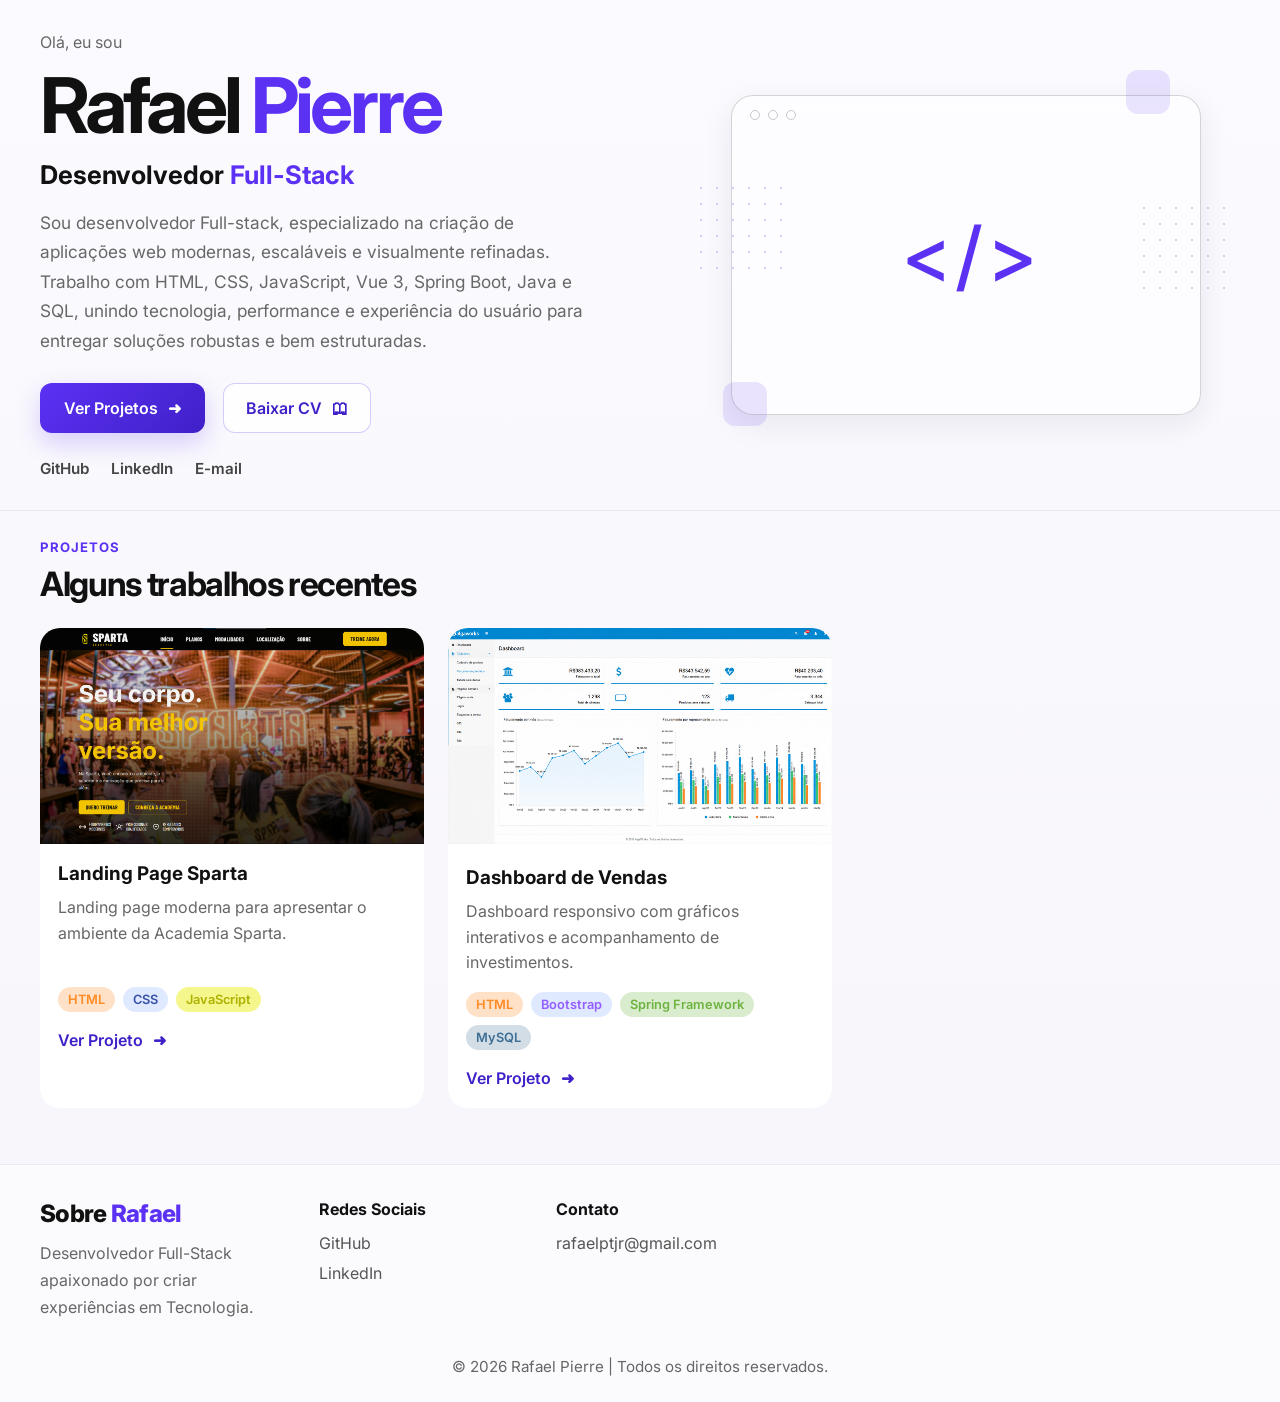
==== index.html @ 0ba13cb5 ":tada: first commit" ====
<!DOCTYPE html>
<html lang="pt-BR">

<head>
  <meta charset="UTF-8" />
  <meta name="viewport" content="width=device-width, initial-scale=1.0" />
  <title>Portfólio de Rafael</title>
  <link rel="preconnect" href="https://fonts.googleapis.com">
  <link rel="preconnect" href="https://fonts.gstatic.com" crossorigin>
  <link href="https://fonts.googleapis.com/css2?family=Inter:wght@400;500;600;700;800&display=swap" rel="stylesheet">
  <link rel="stylesheet" href="style.css" />
  <link rel="shortcut icon" href="src/assets/img/favicon/favicon-pato.png" type="image/x-icon">
</head>

<body>
  <main>
    <span id="copyTooltip" class="tooltip">E-mail copiado!</span>

    <section class="hero" id="inicio">
      <div class="container hero-grid">
        <div class="hero-text">
          <p class="eyebrow">Olá, eu sou</p>
          <h1>Rafael <span>Pierre</span></h1>
          <h2>Desenvolvedor <span>Full-Stack</span></h2>
          <p class="description">
            Sou desenvolvedor Full-stack, especializado na criação de aplicações web modernas, escaláveis e visualmente
            refinadas. Trabalho com HTML, CSS, JavaScript, Vue 3, Spring Boot, Java e SQL, unindo tecnologia,
            performance e experiência do usuário para entregar soluções robustas e bem estruturadas.
          </p>

          <div class="hero-actions">
            <a href="#projetos" class="btn btn-primary">Ver Projetos <span>➜</span></a>
            <a href="src/assets/files/Rafael Gustavo Pierre - Curriculum.pdf" download="Curriculo-Rafael-Pierre.pdf"
              class="btn btn-secondary">Baixar CV <span>🕮</span></a>
          </div>

          <div class="socials">
            <a href="https://github.com/RafaelGustavoPierre" target="_blank" aria-label="GitHub">GitHub</a>
            <a href="https://www.linkedin.com/in/rafael-gustavo-pierre/" target="_blank"
              aria-label="LinkedIn">LinkedIn</a>
            <a href="javascript:;" id="copyEmailBtn" aria-label="Email">E-mail</a>
          </div>
        </div>

        <div class="hero-visual">
          <div class="code-card">
            <div class="window-dots">
              <span></span><span></span><span></span>
            </div>
            <div class="code-icon">&lt; / &gt;</div>
          </div>

          <div class="decor decor-one"></div>
          <div class="decor decor-two"></div>
          <div class="dots left"></div>
          <div class="dots right"></div>
        </div>
      </div>
    </section>

    <section class="projects" id="projetos">
      <div class="container">
        <div class="section-head">
          <div>
            <p class="section-label">PROJETOS</p>
            <h3>Alguns trabalhos recentes</h3>
          </div>
        </div>

        <div class="project-grid">
          <article class="project-card">
            <div class="project-thumb">
              <img src="src/assets/img/landing-page/landing-page-sparta.png" alt="Landing Page Sparta" />
            </div>

            <div class="project-content">
              <h4>Landing Page Sparta</h4>
              <p>Landing page moderna para apresentar o ambiente da Academia Sparta.</p>

              <div class="tags">
                <span class="tag-html">HTML</span>
                <span class="tag-css">CSS</span>
                <span class="tag-javascript">JavaScript</span>
              </div>

              <a href="/src/pages/landing-page-sparta-academia/sparta-academia.html" class="project-link">Ver Projeto
                <span>➜</span></a>
            </div>
          </article>

          <article class="project-card">
            <img class="project-thumb thumb-2" src="src/assets/img/brewer/Dashboard.png" />
            <div class="project-content">
              <h4>Dashboard de Vendas</h4>
              <p>Dashboard responsivo com gráficos interativos e acompanhamento de investimentos.</p>
              <div class="tags">
                <span class="tag-html">HTML</span>
                <span class="tag-bootstrap">Bootstrap</span>
                <span class="tag-spring">Spring Framework</span>
                <span class="tag-mysql">MySQL</span>
              </div>
              <a href="#" class="project-link">Ver Projeto <span>➜</span></a>
            </div>
          </article>

          <!-- <article class="project-card">
            <div class="project-thumb thumb-3"></div>
            <div class="project-content">
              <h4>E-commerce</h4>
              <p>Loja virtual completa com carrinho de compras, checkout e painel administrativo.</p>
              <div class="tags">
                <span class="tag-html">HTML</span>
                <span class="tag-css">CSS</span>
                <span class="tag-javascript">JavaScript</span>
              </div>
              <a href="#" class="project-link">Ver Projeto <span>→</span></a>
            </div>
          </article> -->
        </div>
      </div>
    </section>
  </main>

  <footer class="footer" id="contato">
    <div class="container footer-grid">
      <div class="footer-brand">
        <a href="#" class="logo">Sobre<span> Rafael</span></a>
        <p>Desenvolvedor Full-Stack apaixonado por criar experiências em Tecnologia.</p>
      </div>

      <!-- <div class="footer-col">
        <h5>Navegação</h5>
        <a href="#inicio">Início</a>
        <a href="#sobre">Sobre</a>
        <a href="#projetos">Projetos</a>
      </div> -->

      <!-- <div class="footer-col">
        <h5></h5>
        <a href="#habilidades">Habilidades</a>
        <a href="#contato">Contato</a>
        <a href="#">Blog</a>
      </div> -->


      <div class="footer-col">
        <h5>Redes Sociais</h5>
        <!-- <div class="footer-socials"> -->
        <a href="https://github.com/RafaelGustavoPierre" target="_blank">GitHub</a>
        <a href="https://www.linkedin.com/in/rafael-gustavo-pierre/" target="_blank">LinkedIn</a>
        <!-- </div> -->
      </div>

      <div class="footer-col">
        <h5>Contato</h5>
        <a href="javascript:;" id="copyEmailBtn2">rafaelptjr@gmail.com</a>
      </div>

    </div>

    <div class="copyright">
      © 2026 Rafael Pierre | Todos os direitos reservados.
    </div>
  </footer>

  <script src="script.js"></script>
</body>

</html>
---- style.css ----
:root {
  --bg: #f7f5fb;
  --bg-soft: #ffffff;
  --text: #111111;
  --muted: #676767;
  --primary: #5b31f4;
  --primary-dark: #4020c8;
  --border: rgba(18, 18, 18, 0.08);
  --shadow: 0 10px 30px rgba(30, 20, 80, 0.08);
}

* {
  margin: 0;
  padding: 0;
  box-sizing: border-box;
}

html {
  scroll-behavior: smooth;
}

body {
  font-family: 'Inter', sans-serif;
  background: linear-gradient(180deg, #fbfafe 0%, #f7f5fb 100%);
  color: var(--text);
  overflow-x: hidden;
}

a {
  text-decoration: none;
  color: inherit;
}

.container {
  width: min(1200px, calc(100% - 48px));
  margin: 0 auto;
}

.logo {
  font-size: 1.5rem;
  font-weight: 800;
  letter-spacing: -0.03em;
}

.logo span {
  color: var(--primary);
}

.btn {
  display: inline-flex;
  align-items: center;
  justify-content: center;
  gap: 10px;
  border-radius: 12px;
  font-weight: 600;
  transition: 0.25s ease;
  white-space: nowrap;
}

.btn-primary {
  background: linear-gradient(135deg, var(--primary) 0%, var(--primary-dark) 100%);
  color: #fff;
  padding: 14px 24px;
  box-shadow: 0 10px 24px rgba(91, 49, 244, 0.22);
}

.btn-primary:hover {
  transform: translateY(-2px);
}

.btn-secondary:hover {
  transform: translateY(-2px);
}

.btn-secondary,
.btn-outline {
  border: 1px solid rgba(91, 49, 244, 0.25);
  color: var(--primary-dark);
  background: rgba(255, 255, 255, 0.8);
  padding: 14px 22px;
}

.btn-secondary:hover,
.btn-outline:hover {
  border-color: rgba(91, 49, 244, 0.45);
  background: white;
}

.hero {
  padding: 30px 0px 30px 0px;
}

.hero-grid {
  display: grid;
  grid-template-columns: 1.05fr 0.95fr;
  align-items: center;
  gap: 48px;
}

.eyebrow {
  color: var(--muted);
  font-size: 1rem;
  margin-bottom: 18px;
}

.hero h1 {
  font-size: clamp(3rem, 6vw, 5.2rem);
  line-height: 0.95;
  letter-spacing: -0.05em;
  margin-bottom: 16px;
}

.hero h1 span {
  color: var(--primary);
}

.hero h2 {
  font-size: clamp(1.2rem, 2vw, 1.6rem);
  margin-bottom: 18px;
}

.hero h2 span {
  color: var(--primary);
}

.description {
  max-width: 560px;
  color: var(--muted);
  font-size: 1.08rem;
  line-height: 1.7;
  margin-bottom: 28px;
}

.hero-actions {
  display: flex;
  gap: 18px;
  flex-wrap: wrap;
  margin-bottom: 26px;
}

.socials {
  display: flex;
  gap: 22px;
  flex-wrap: wrap;
}

.socials a {
  color: #444;
  font-weight: 600;
  font-size: 0.95rem;
}

.hero-visual {
  position: relative;
  min-height: 450px;
  display: flex;
  align-items: center;
  justify-content: center;
}

.code-card {
  width: min(470px, 100%);
  height: 320px;
  border: 1px solid rgba(0, 0, 0, 0.16);
  border-radius: 22px;
  background: rgba(255, 255, 255, 0.5);
  box-shadow: var(--shadow);
  position: relative;
  display: flex;
  align-items: center;
  justify-content: center;
  backdrop-filter: blur(10px);
}

.window-dots {
  position: absolute;
  top: 14px;
  left: 18px;
  display: flex;
  gap: 8px;
}

.window-dots span {
  width: 10px;
  height: 10px;
  border-radius: 50%;
  border: 1px solid rgba(0, 0, 0, 0.2);
}

.code-icon {
  font-size: clamp(3rem, 6vw, 5rem);
  color: var(--primary);
  font-weight: 500;
  letter-spacing: -0.08em;
}

.decor {
  position: absolute;
  width: 44px;
  height: 44px;
  border-radius: 12px;
  background: rgba(91, 49, 244, 0.12);
}

.decor-one {
  top: 40px;
  right: 70px;
}

.decor-two {
  left: 30px;
  bottom: 54px;
}

.dots {
  position: absolute;
  width: 92px;
  height: 92px;
  background-image: radial-gradient(rgba(91, 49, 244, 0.28) 1.5px, transparent 1.5px);
  background-size: 16px 16px;
  opacity: 0.8;
}

.dots.left {
  left: 0;
  top: 150px;
}

.dots.right {
  right: 12px;
  top: 170px;
}

.projects {
  padding: 28px 0 56px;
  border-top: 1px solid rgba(0, 0, 0, 0.06);
}

.section-head {
  display: flex;
  justify-content: space-between;
  align-items: end;
  gap: 18px;
  margin-bottom: 24px;
}

.section-label {
  color: var(--primary);
  font-weight: 700;
  font-size: 0.82rem;
  letter-spacing: 0.08em;
  margin-bottom: 8px;
}

.section-head h3 {
  font-size: clamp(1.6rem, 3vw, 2.1rem);
  letter-spacing: -0.04em;
}

.see-all {
  color: var(--primary-dark);
  font-weight: 600;
  white-space: nowrap;
}

.project-grid {
  display: grid;
  grid-template-columns: repeat(3, 1fr);
  gap: 24px;
}

.project-card {
  background: #fff;
  border-radius: 20px;
  overflow: hidden;
}

.project-thumb {
  width: 100%;
  aspect-ratio: 16 / 9;
  overflow: hidden;
}

.project-thumb img {
  width: 100%;
  height: 100%;
  object-fit: cover;
  display: block;
}

.thumb-1 {
  background-image: linear-gradient(135deg, #f9fbff 0%, #edf1ff 100%);
  position: relative;
}

.thumb-2 {
  background-image: linear-gradient(135deg, #0d1020 0%, #1a1238 100%);
}

.thumb-3 {
  background-image: linear-gradient(135deg, #fdfdfd 0%, #efeff5 100%);
}

.thumb-1::after,
.thumb-2::after,
.thumb-3::after {
  content: "";
  /* position: absolute; */
  inset: 18px;
  border-radius: 12px;
  opacity: 0.95;
  background:
    linear-gradient(90deg, rgba(91, 49, 244, 0.12) 1px, transparent 1px) 0 0/24px 24px,
    linear-gradient(rgba(91, 49, 244, 0.12) 1px, transparent 1px) 0 0/24px 24px;
}

.thumb-2::after {
  background:
    radial-gradient(circle at 25% 50%, rgba(91, 49, 244, 0.14), transparent 35%),
    linear-gradient(90deg, rgba(255, 255, 255, 0.08) 1px, transparent 1px) 0 0/26px 26px;
}

.thumb-3::after {
  background:
    linear-gradient(135deg, rgba(0, 0, 0, 0.03), rgba(0, 0, 0, 0.01)),
    radial-gradient(circle at 28% 38%, rgba(91, 49, 244, 0.10), transparent 18%);
}

.project-content {
  padding: 18px 18px 20px;
}

.project-content h4 {
  font-size: 1.18rem;
  margin-bottom: 10px;
}

.project-content p {
  color: var(--muted);
  line-height: 1.6;
  margin-bottom: 16px;
  min-height: 76px;
}

.tags {
  display: flex;
  flex-wrap: wrap;
  gap: 8px;
  margin-bottom: 18px;
}

.tags span {
  font-size: 0.8rem;
  font-weight: 600;
  padding: 5px 10px;
  border-radius: 999px;
}

.tag-html {
  background: #ff780038;
  color: #ff7800d1;
}

.tag-css {
  background: #dfe9ff;
  color: #3852a7
}

.tag-bootstrap {
  background: #dfe9ff;
  color: #945eff;
}

.tag-mysql {
  background: #3e6e933b;
  color: #3E6E93;
}

.tag-spring {
  background: #6db33f40;
  color: #6db33f;
}

.tag-javascript {
  background: #e8ed0073;
  color: #adb100;
}


.project-link {
  color: var(--primary-dark);
  font-weight: 600;
  display: inline-flex;
  align-items: center;
  gap: 10px;
}

.footer {
  border-top: 1px solid rgba(0, 0, 0, 0.06);
  background: rgba(255, 255, 255, 0.5);
}

.footer-grid {
  padding: 34px 0 18px;
  display: grid;
  grid-template-columns: 1.2fr 1fr 1fr 1fr 1fr;
  gap: 28px;
}

.footer-brand p {
  color: var(--muted);
  margin-top: 12px;
  line-height: 1.7;
}

.footer-col h5 {
  font-size: 1rem;
  margin-bottom: 14px;
}

.footer-col a {
  display: block;
  color: #565656;
  margin-bottom: 10px;
}

.footer-socials {
  display: flex;
  flex-wrap: wrap;
  gap: 14px;
}

.copyright {
  text-align: center;
  color: #666;
  padding: 18px 0 26px;
  font-size: 0.95rem;
}

.tooltip {
  position: fixed;
  bottom: 30px;
  left: 50%;
  transform: translateX(-50%) translateY(10px);
  background: #111;
  color: #fff;
  padding: 10px 14px;
  border-radius: 8px;
  opacity: 0;
  pointer-events: none;
  transition: 0.25s ease;
  border: 1px solid rgba(249, 115, 22, 0.4);
}

.tooltip.show {
  opacity: 1;
  transform: translateX(-50%) translateY(0);
}

@media (max-width: 1024px) {

  .hero-grid {
    grid-template-columns: 1fr;
  }

  .hero-visual {
    min-height: 360px;
  }

  .project-grid {
    grid-template-columns: 1fr;
  }

  .footer-grid {
    grid-template-columns: 1fr 1fr;
  }
}

@media (max-width: 1024px) {
  .hero-visual {
    display: none;
  }
}

@media (max-width: 768px) {
  .container {
    width: min(100% - 32px, 1200px);
  }

  .hero {
    padding-top: 44px;
  }

  .hero-content {
    width: 100%;
  }

  .hero {
    justify-content: center;
  }

  .hero-actions {
    flex-direction: column;
  }

  .hero-actions .btn {
    width: 100%;
  }

  .section-head {
    flex-direction: column;
    align-items: start;
  }

  .code-card {
    height: 260px;
  }

  .dots {
    display: none;
  }

  .footer-grid {
    grid-template-columns: 1fr;
  }

  .project-thumb {
    aspect-ratio: 16 / 10;
  }

  .project-thumb img {
    object-position: center top;
  }
}
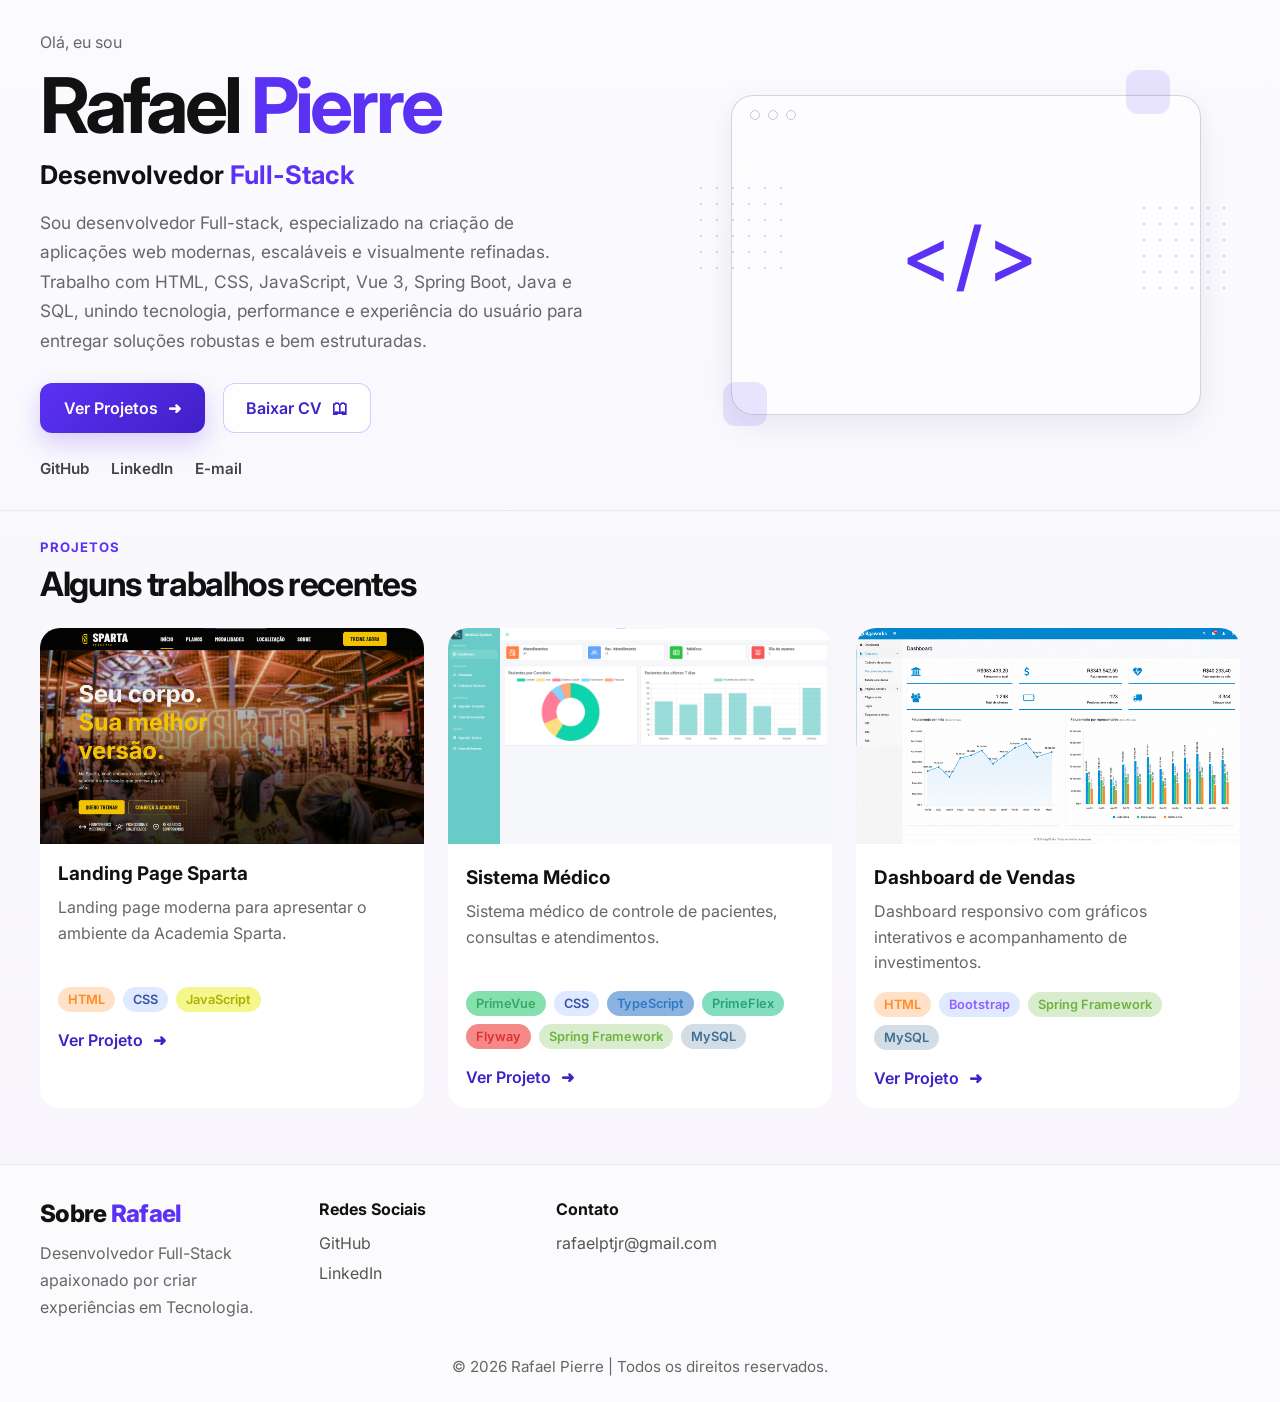
==== commit 69f42818: ":construction: added new project in the portfólio" ====
--- a/index.html
+++ b/index.html
@@ -9,7 +9,7 @@
   <link rel="preconnect" href="https://fonts.gstatic.com" crossorigin>
   <link href="https://fonts.googleapis.com/css2?family=Inter:wght@400;500;600;700;800&display=swap" rel="stylesheet">
   <link rel="stylesheet" href="style.css" />
-  <link rel="shortcut icon" href="src/assets/img/favicon/favicon-pato.png" type="image/x-icon">
+  <link rel="shortcut icon" href="./src/assets/img/favicon/favicon-pato.png" type="image/x-icon">
 </head>
 
 <body>
@@ -70,7 +70,8 @@
         <div class="project-grid">
           <article class="project-card">
             <div class="project-thumb">
-              <img src="src/assets/img/landing-page/landing-page-sparta.png" alt="Landing Page Sparta" />
+              <img src="./src/pages/landing-page-sparta-academia/img/landing-page-sparta.png"
+                alt="Landing Page Sparta" />
             </div>
 
             <div class="project-content">
@@ -82,14 +83,32 @@
                 <span class="tag-css">CSS</span>
                 <span class="tag-javascript">JavaScript</span>
               </div>
-
-              <a href="/src/pages/landing-page-sparta-academia/sparta-academia.html" class="project-link">Ver Projeto
+              <a href="./src/pages/landing-page-sparta-academia/sparta-academia.html" class="project-link">Ver Projeto
                 <span>➜</span></a>
             </div>
           </article>
 
           <article class="project-card">
-            <img class="project-thumb thumb-2" src="src/assets/img/brewer/Dashboard.png" />
+            <img class="project-thumb thumb-2" src="./src/pages/medical-system/img/dashboard.png" />
+            <div class="project-content">
+              <h4>Sistema Médico</h4>
+              <p>Sistema médico de controle de pacientes, consultas e atendimentos.</p>
+              <div class="tags">
+                <span class="tag-primevue">PrimeVue</span>
+                <span class="tag-css">CSS</span>
+                <span class="tag-typescript">TypeScript</span>
+                <span class="tag-primeflex">PrimeFlex</span>
+                <span class="tag-flyway">Flyway</span>
+                <span class="tag-spring">Spring Framework</span>
+                <span class="tag-mysql">MySQL</span>
+              </div>
+              <a href="./src/pages/medical-system/medical-system.html" class="project-link">Ver Projeto
+                <span>➜</span></a>
+            </div>
+          </article>
+
+          <article class="project-card">
+            <img class="project-thumb thumb-2" src="./src/pages/brewer/img/Dashboard.png" />
             <div class="project-content">
               <h4>Dashboard de Vendas</h4>
               <p>Dashboard responsivo com gráficos interativos e acompanhamento de investimentos.</p>
@@ -99,23 +118,9 @@
                 <span class="tag-spring">Spring Framework</span>
                 <span class="tag-mysql">MySQL</span>
               </div>
-              <a href="#" class="project-link">Ver Projeto <span>➜</span></a>
+              <a href="./src/pages/brewer/brewer.html" class="project-link">Ver Projeto <span>➜</span></a>
             </div>
           </article>
-
-          <!-- <article class="project-card">
-            <div class="project-thumb thumb-3"></div>
-            <div class="project-content">
-              <h4>E-commerce</h4>
-              <p>Loja virtual completa com carrinho de compras, checkout e painel administrativo.</p>
-              <div class="tags">
-                <span class="tag-html">HTML</span>
-                <span class="tag-css">CSS</span>
-                <span class="tag-javascript">JavaScript</span>
-              </div>
-              <a href="#" class="project-link">Ver Projeto <span>→</span></a>
-            </div>
-          </article> -->
         </div>
       </div>
     </section>
--- a/style.css
+++ b/style.css
@@ -386,6 +386,25 @@
   color: #adb100;
 }
 
+.tag-typescript {
+  background: #3178c68f;
+  color: #3178c6;
+}
+
+.tag-primevue {
+  background: #3dcd7d9e;
+  color: #38a765;
+}
+
+.tag-primeflex {
+  background: #29c78f94;
+  color: #27a377;
+}
+
+.tag-flyway {
+  background: #f1323294;
+  color: #dd3131;
+}
 
 .project-link {
   color: var(--primary-dark);
